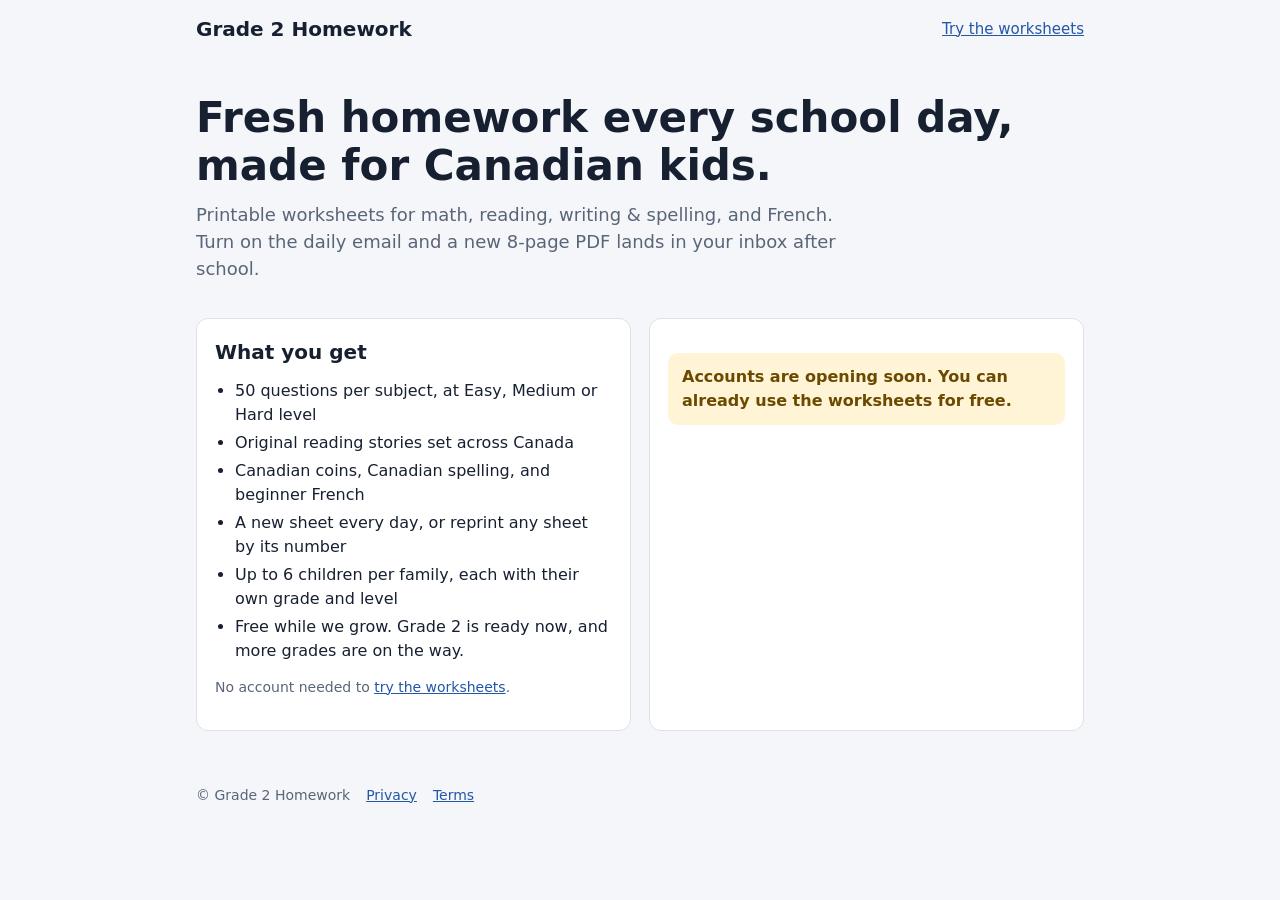
==== index.html @ 97f7e4bf "Update website" ====
<!doctype html>
<html lang="en">
<head>
<meta charset="utf-8">
<meta name="viewport" content="width=device-width, initial-scale=1">
<meta http-equiv="Content-Security-Policy" content="default-src 'none'; script-src 'self'; style-src 'self'; img-src 'self' data:; connect-src https://*.supabase.co; base-uri 'none'; form-action 'none'">
<meta name="referrer" content="no-referrer">
<meta name="description" content="Free printable homework for Canadian kids: math, reading, writing and French, plus an optional daily PDF by email.">
<title>Grade 2 Homework</title>
<link rel="stylesheet" href="assets/style.css">
</head>
<body data-page="home">
<div class="wrap">
  <header class="top">
    <a class="brand" href="index.html">Grade 2 Homework</a>
    <nav><a href="homework.html">Try the worksheets</a><a href="app.html" id="goApp" hidden>My account</a></nav>
  </header>

  <section class="hero">
    <h1>Fresh homework every school day, made for Canadian kids.</h1>
    <p>Printable worksheets for math, reading, writing &amp; spelling, and French. Turn on the daily email and a new 8-page PDF lands in your inbox after school.</p>
  </section>

  <div class="grid2">
    <div class="card">
      <h2>What you get</h2>
      <ul class="features">
        <li>50 questions per subject, at Easy, Medium or Hard level</li>
        <li>Original reading stories set across Canada</li>
        <li>Canadian coins, Canadian spelling, and beginner French</li>
        <li>A new sheet every day, or reprint any sheet by its number</li>
        <li>Up to 6 children per family, each with their own grade and level</li>
        <li>Free while we grow. Grade 2 is ready now, and more grades are on the way.</li>
      </ul>
      <p class="small muted">No account needed to <a href="homework.html">try the worksheets</a>.</p>
    </div>

    <div class="card">
      <p class="notice" id="notConfigured" hidden>Accounts are opening soon. You can already use the worksheets for free.</p>
      <div id="authBox">
        <div class="tabs">
          <button type="button" data-tab="signup">Sign up</button>
          <button type="button" data-tab="login" class="ghost">Log in</button>
        </div>
        <form id="signupForm" novalidate>
          <label>Email <input name="email" type="email" autocomplete="email" required maxlength="254"></label>
          <label>Password (8 or more characters) <input name="password" type="password" autocomplete="new-password" required minlength="8" maxlength="72"></label>
          <label>Password again <input name="password2" type="password" autocomplete="new-password" required minlength="8" maxlength="72"></label>
          <label class="check"><input name="agree" type="checkbox"> I agree to the <a href="terms.html">terms</a> and <a href="privacy.html">privacy policy</a>.</label>
          <button type="submit">Create free account</button>
        </form>
        <form id="loginForm" novalidate hidden>
          <label>Email <input name="email" type="email" autocomplete="email" required maxlength="254"></label>
          <label>Password <input name="password" type="password" autocomplete="current-password" required maxlength="72"></label>
          <button type="submit">Log in</button>
          <button type="button" class="ghost" data-tab="reset">Forgot password?</button>
        </form>
        <form id="resetForm" novalidate hidden>
          <label>Email <input name="email" type="email" autocomplete="email" required maxlength="254"></label>
          <button type="submit">Send reset link</button>
          <button type="button" class="ghost" data-tab="login">Back to log in</button>
        </form>
        <p class="msg" id="authMsg" role="status"></p>
      </div>
    </div>
  </div>

  <footer class="bottom">
    <span>© Grade 2 Homework</span><a href="privacy.html">Privacy</a><a href="terms.html">Terms</a><span data-contact></span>
  </footer>
</div>
<script src="config.js"></script>
<script src="assets/app.js"></script>
</body>
</html>
---- assets/style.css ----
:root {
  --bg: #f4f6f9; --panel: #fff; --ink: #172031; --soft: #5a6577; --line: #dde2ea;
  --accent: #2457a6; --accent-ink: #fff; --good: #1d7a46; --bad: #b42318; --warn-bg: #fff4d6; --warn-ink: #6b4a00;
  --radius: 12px;
}
@media (prefers-color-scheme: dark) {
  :root:not([data-theme="light"]) {
    --bg: #12161d; --panel: #1b212b; --ink: #e8ecf2; --soft: #a3adbd; --line: #2c3442;
    --accent: #7aa7ec; --accent-ink: #0e1420; --good: #5cc98b; --bad: #f2867c; --warn-bg: #3a2f12; --warn-ink: #f3d68b;
  }
}
* { box-sizing: border-box; }
html, body { margin: 0; }
body { background: var(--bg); color: var(--ink); font: 16px/1.5 system-ui, -apple-system, "Segoe UI", Roboto, Arial, sans-serif; }
a { color: var(--accent); }
.wrap { max-width: 920px; margin: 0 auto; padding: 0 16px; }
header.top { display: flex; align-items: center; gap: 12px; padding: 14px 0; flex-wrap: wrap; }
header.top .brand { font-weight: 800; font-size: 20px; text-decoration: none; color: var(--ink); }
header.top nav { margin-left: auto; display: flex; gap: 14px; flex-wrap: wrap; font-size: 15px; }
.hero { padding: 36px 0 12px; }
.hero h1 { font-size: clamp(28px, 5vw, 42px); line-height: 1.15; margin: 0 0 10px; }
.hero p { color: var(--soft); font-size: 18px; max-width: 640px; margin: 0; }
.grid2 { display: grid; grid-template-columns: repeat(auto-fit, minmax(280px, 1fr)); gap: 18px; margin: 24px 0; }
.card { background: var(--panel); border: 1px solid var(--line); border-radius: var(--radius); padding: 18px; }
.card h2 { margin: 0 0 12px; font-size: 20px; }
.card h3 { margin: 0 0 8px; font-size: 17px; }
.muted { color: var(--soft); }
.small { font-size: 14px; }
ul.features { padding-left: 20px; margin: 8px 0 0; }
ul.features li { margin: 4px 0; }
form { display: grid; gap: 10px; }
label { display: grid; gap: 4px; font-weight: 600; font-size: 14px; }
input, select { font: inherit; padding: 9px 10px; border: 1px solid var(--line); border-radius: 8px; background: var(--bg); color: var(--ink); width: 100%; }
input[type="checkbox"] { width: auto; }
.check { display: flex; align-items: center; gap: 8px; font-weight: 500; }
button, .btn { font: inherit; font-weight: 650; border: 1px solid var(--accent); background: var(--accent); color: var(--accent-ink);
  border-radius: 8px; padding: 9px 14px; cursor: pointer; text-decoration: none; display: inline-block; text-align: center; }
button.ghost, .btn.ghost { background: transparent; color: var(--accent); }
button.danger { background: transparent; color: var(--bad); border-color: var(--bad); }
button:disabled { opacity: .6; cursor: wait; }
.tabs { display: flex; gap: 6px; margin-bottom: 12px; }
.tabs button { flex: 1; }
.msg { margin: 0; font-weight: 600; min-height: 1.5em; }
.msg.ok { color: var(--good); }
.msg.err { color: var(--bad); }
.notice { background: var(--warn-bg); color: var(--warn-ink); border-radius: 10px; padding: 12px 14px; font-weight: 600; }
.child { border: 1px solid var(--line); border-radius: 10px; padding: 14px; display: grid; gap: 10px; }
.child-head { display: flex; align-items: center; gap: 10px; flex-wrap: wrap; }
.child-head strong { font-size: 18px; }
.row { display: flex; gap: 10px; flex-wrap: wrap; align-items: end; }
.row > * { flex: 1 1 140px; }
.row > button, .row > .btn { flex: 0 0 auto; }
.list { display: grid; gap: 12px; }
table { width: 100%; border-collapse: collapse; font-size: 14px; }
th, td { text-align: left; padding: 8px 6px; border-bottom: 1px solid var(--line); vertical-align: top; }
.table-wrap { overflow-x: auto; }
.stats { display: grid; grid-template-columns: repeat(auto-fit, minmax(140px, 1fr)); gap: 12px; margin-bottom: 16px; }
.stat { background: var(--bg); border-radius: 10px; padding: 12px; }
.stat b { display: block; font-size: 26px; }
footer.bottom { color: var(--soft); font-size: 14px; padding: 30px 0 40px; display: flex; gap: 16px; flex-wrap: wrap; }
.prose { max-width: 720px; }
.prose h2 { margin-top: 28px; }
[hidden] { display: none !important; }
.mt { margin-top: 16px; }
.mt2 { margin-top: 24px; }
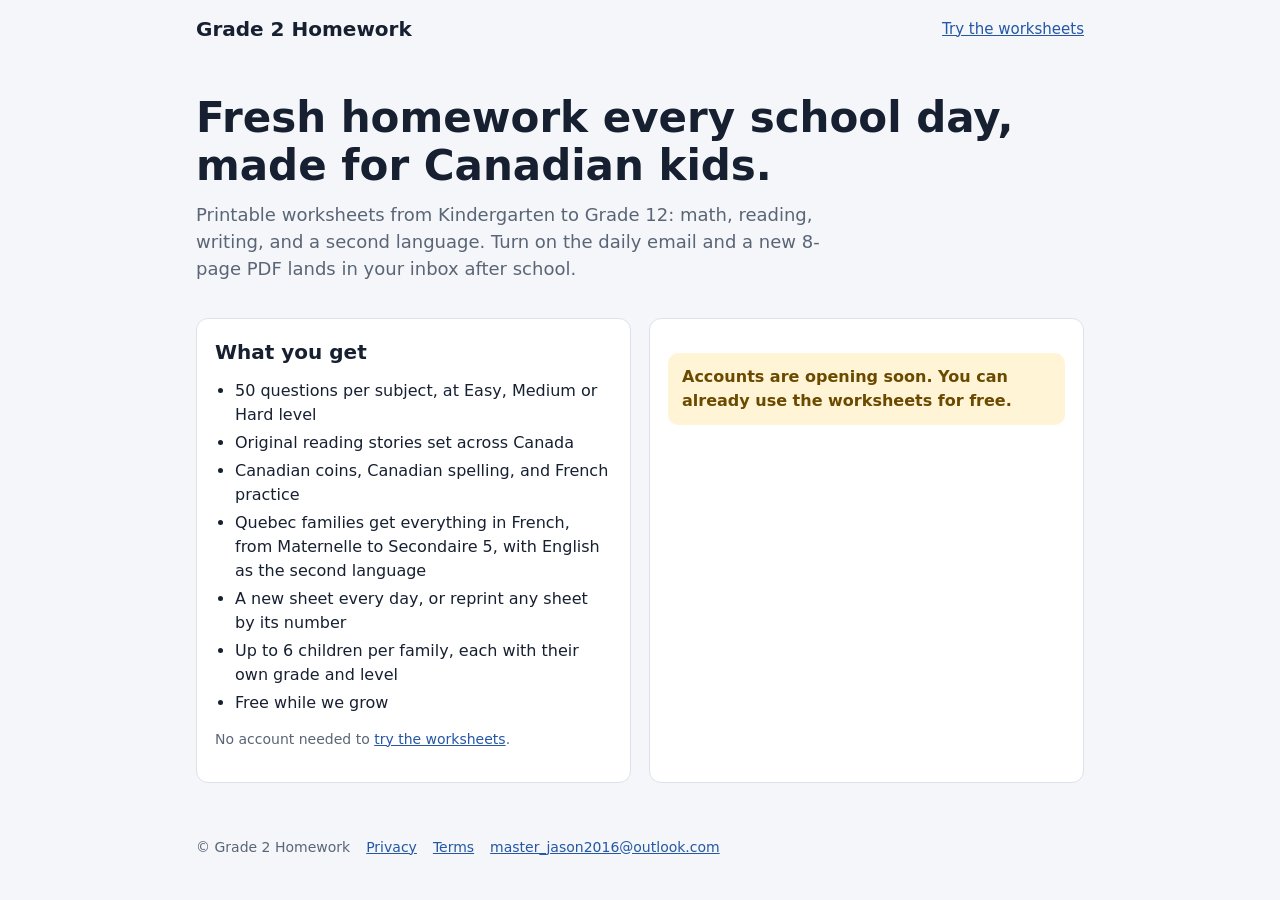
==== commit 5da31f19: "Update website" ====
--- a/index.html
+++ b/index.html
@@ -18,7 +18,7 @@
 
   <section class="hero">
     <h1>Fresh homework every school day, made for Canadian kids.</h1>
-    <p>Printable worksheets for math, reading, writing &amp; spelling, and French. Turn on the daily email and a new 8-page PDF lands in your inbox after school.</p>
+    <p>Printable worksheets from Kindergarten to Grade 12: math, reading, writing, and a second language. Turn on the daily email and a new 8-page PDF lands in your inbox after school.</p>
   </section>
 
   <div class="grid2">
@@ -27,10 +27,11 @@
       <ul class="features">
         <li>50 questions per subject, at Easy, Medium or Hard level</li>
         <li>Original reading stories set across Canada</li>
-        <li>Canadian coins, Canadian spelling, and beginner French</li>
+        <li>Canadian coins, Canadian spelling, and French practice</li>
+        <li>Quebec families get everything in French, from Maternelle to Secondaire 5, with English as the second language</li>
         <li>A new sheet every day, or reprint any sheet by its number</li>
         <li>Up to 6 children per family, each with their own grade and level</li>
-        <li>Free while we grow. Grade 2 is ready now, and more grades are on the way.</li>
+        <li>Free while we grow</li>
       </ul>
       <p class="small muted">No account needed to <a href="homework.html">try the worksheets</a>.</p>
     </div>
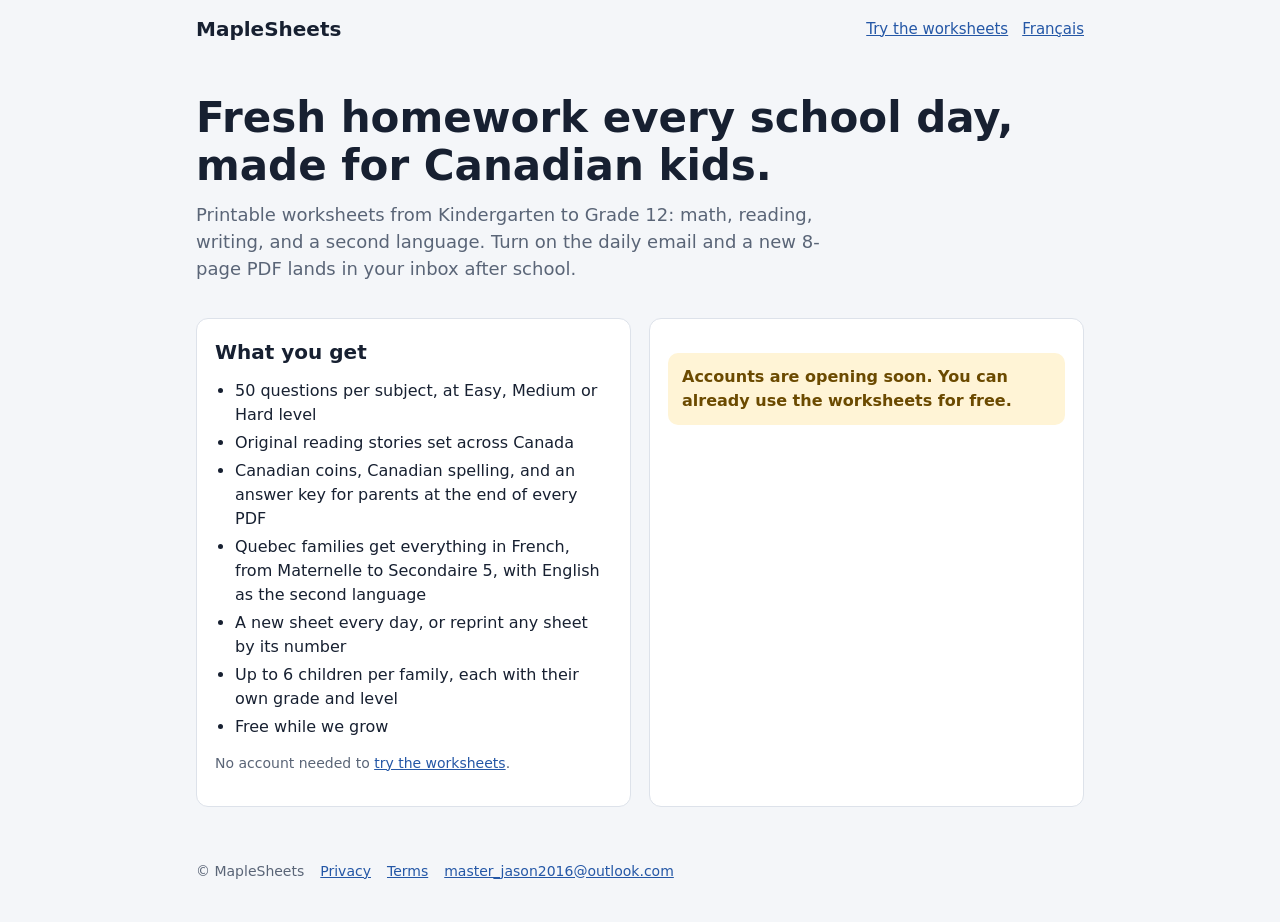
==== commit c615256e: "Update website" ====
--- a/index.html
+++ b/index.html
@@ -6,14 +6,14 @@
 <meta http-equiv="Content-Security-Policy" content="default-src 'none'; script-src 'self'; style-src 'self'; img-src 'self' data:; connect-src https://*.supabase.co; base-uri 'none'; form-action 'none'">
 <meta name="referrer" content="no-referrer">
 <meta name="description" content="Free printable homework for Canadian kids: math, reading, writing and French, plus an optional daily PDF by email.">
-<title>Grade 2 Homework</title>
+<title>MapleSheets</title>
 <link rel="stylesheet" href="assets/style.css">
 </head>
 <body data-page="home">
 <div class="wrap">
   <header class="top">
-    <a class="brand" href="index.html">Grade 2 Homework</a>
-    <nav><a href="homework.html">Try the worksheets</a><a href="app.html" id="goApp" hidden>My account</a></nav>
+    <a class="brand" href="index.html">MapleSheets</a>
+    <nav><a href="homework.html">Try the worksheets</a><a href="app.html" id="goApp" hidden>My account</a><a href="index-fr.html" lang="fr">Français</a></nav>
   </header>
 
   <section class="hero">
@@ -27,7 +27,7 @@
       <ul class="features">
         <li>50 questions per subject, at Easy, Medium or Hard level</li>
         <li>Original reading stories set across Canada</li>
-        <li>Canadian coins, Canadian spelling, and French practice</li>
+        <li>Canadian coins, Canadian spelling, and an answer key for parents at the end of every PDF</li>
         <li>Quebec families get everything in French, from Maternelle to Secondaire 5, with English as the second language</li>
         <li>A new sheet every day, or reprint any sheet by its number</li>
         <li>Up to 6 children per family, each with their own grade and level</li>
@@ -67,7 +67,7 @@
   </div>
 
   <footer class="bottom">
-    <span>© Grade 2 Homework</span><a href="privacy.html">Privacy</a><a href="terms.html">Terms</a><span data-contact></span>
+    <span>© MapleSheets</span><a href="privacy.html">Privacy</a><a href="terms.html">Terms</a><span data-contact></span>
   </footer>
 </div>
 <script src="config.js"></script>
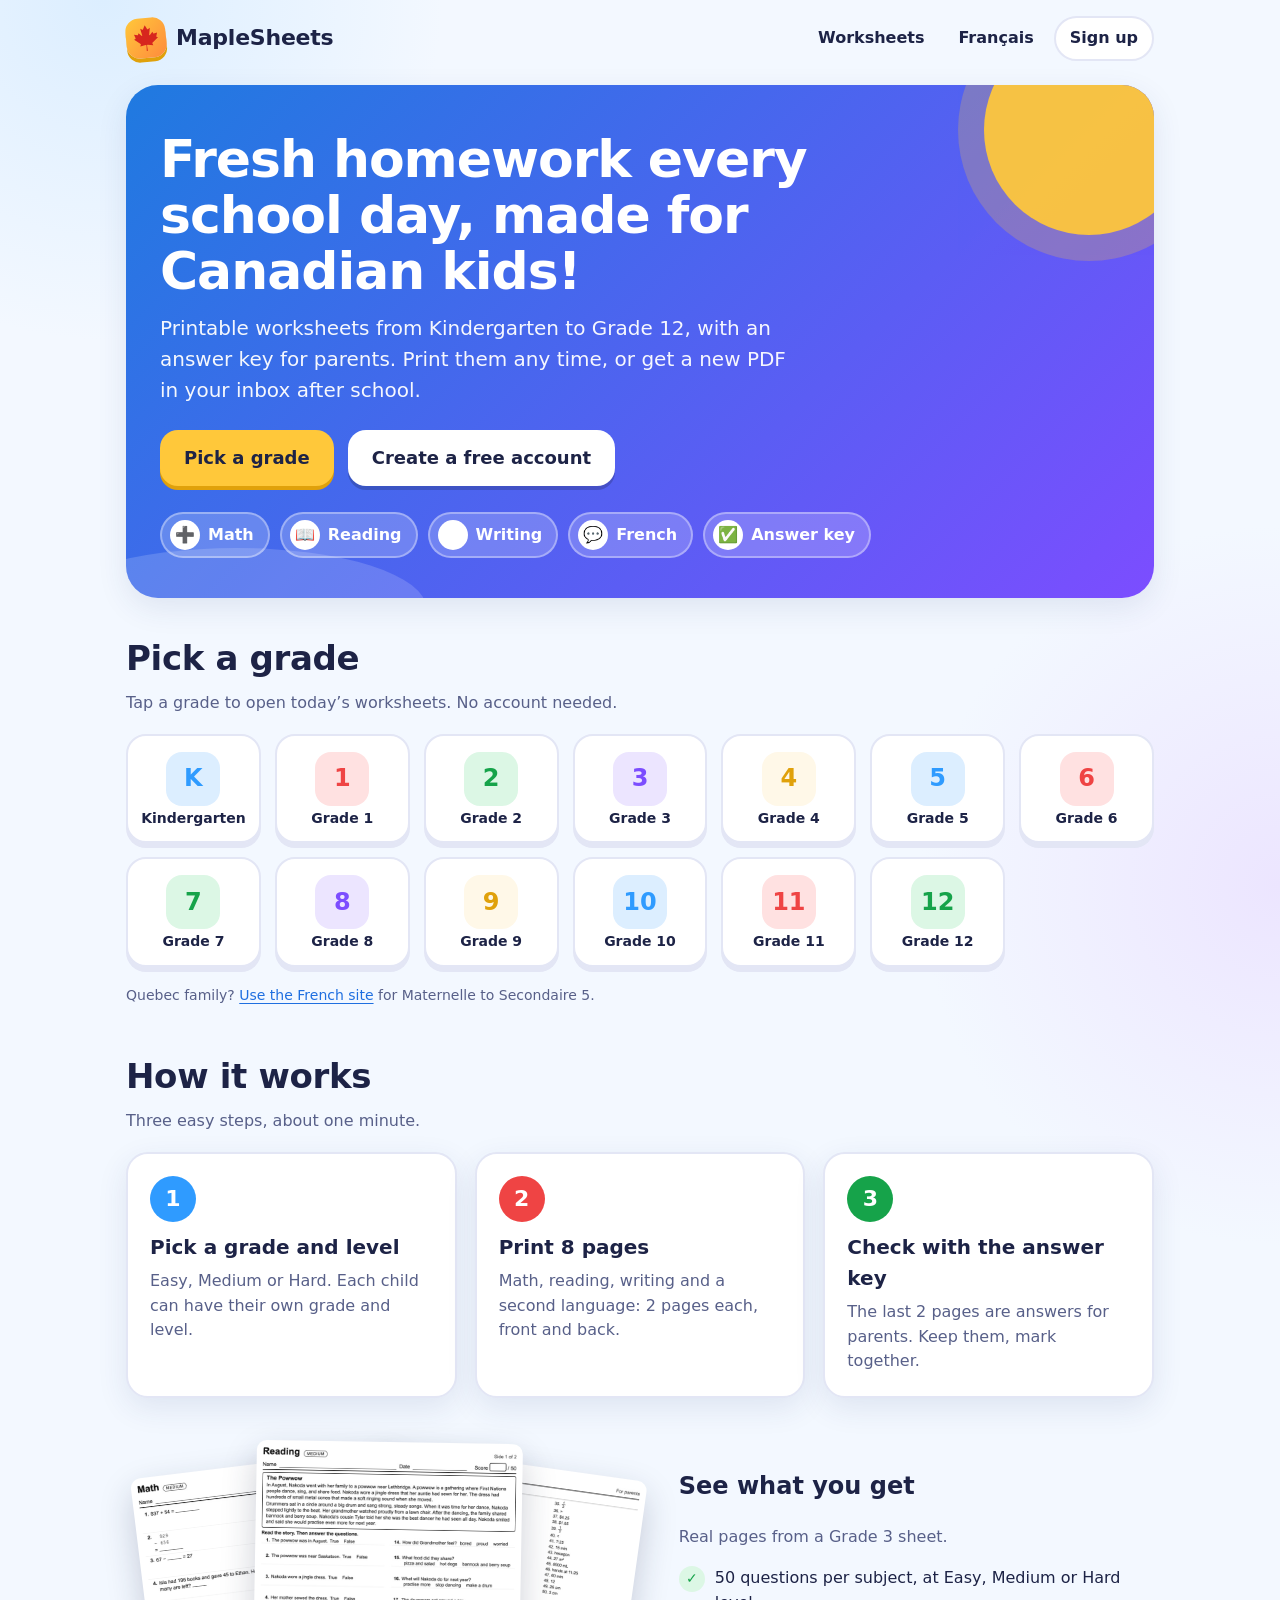
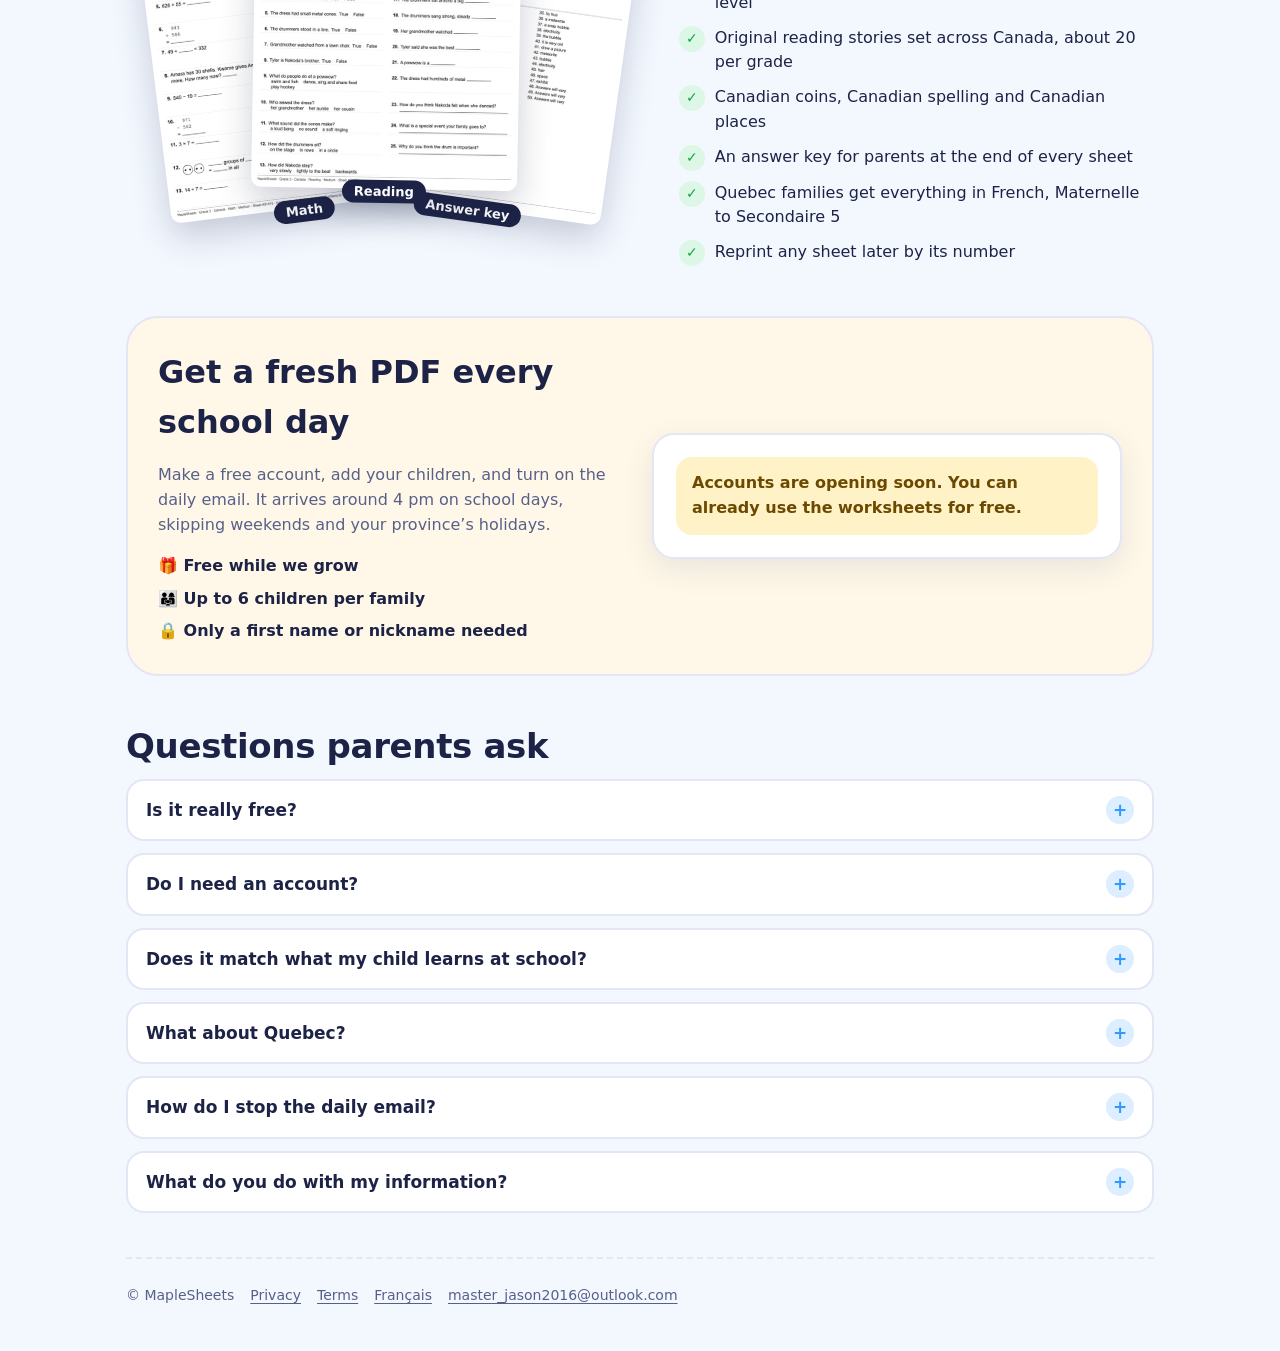
==== commit cad2c1c4: "Update website" ====
--- a/index.html
+++ b/index.html
@@ -5,37 +5,86 @@
 <meta name="viewport" content="width=device-width, initial-scale=1">
 <meta http-equiv="Content-Security-Policy" content="default-src 'none'; script-src 'self'; style-src 'self'; img-src 'self' data:; connect-src https://*.supabase.co; base-uri 'none'; form-action 'none'">
 <meta name="referrer" content="no-referrer">
-<meta name="description" content="Free printable homework for Canadian kids: math, reading, writing and French, plus an optional daily PDF by email.">
-<title>MapleSheets</title>
+<meta name="description" content="Free printable homework for Canadian kids: math, reading, writing and French, with an answer key, plus an optional daily PDF by email.">
+<meta name="theme-color" content="#5cc2ff">
+<title>MapleSheets · Free printable homework for Canadian kids</title>
 <link rel="stylesheet" href="assets/style.css">
 </head>
 <body data-page="home">
 <div class="wrap">
   <header class="top">
-    <a class="brand" href="index.html">MapleSheets</a>
-    <nav><a href="homework.html">Try the worksheets</a><a href="app.html" id="goApp" hidden>My account</a><a href="index-fr.html" lang="fr">Français</a></nav>
+    <a class="brand" href="index.html"><span class="logo" aria-hidden="true"><svg viewBox="-2015 -2015 4030 4030"><path d="m-90 2030 45-863a95 95 0 0 0-111-98l-859 151 116-320a65 65 0 0 0-20-73l-941-762 212-99a65 65 0 0 0 34-79l-186-572 542 115a65 65 0 0 0 73-38l105-247 423 454a65 65 0 0 0 111-57l-204-1052 327 189a65 65 0 0 0 91-27l332-652 332 652a65 65 0 0 0 91 27l327-189-204 1052a65 65 0 0 0 111 57l423-454 105 247a65 65 0 0 0 73 38l542-115-186 572a65 65 0 0 0 34 79l212 99-941 762a65 65 0 0 0-20 73l116 320-859-151a95 95 0 0 0-111 98l45 863z"/></svg></span><span>MapleSheets</span></a>
+    <nav><a href="homework.html">Worksheets</a><a href="app.html" id="goApp" hidden>My account</a><a href="index-fr.html" lang="fr">Français</a><a class="pill" href="#join">Sign up</a></nav>
   </header>
 
   <section class="hero">
-    <h1>Fresh homework every school day, made for Canadian kids.</h1>
-    <p>Printable worksheets from Kindergarten to Grade 12: math, reading, writing, and a second language. Turn on the daily email and a new 8-page PDF lands in your inbox after school.</p>
+    <h1>Fresh homework every school day, made for Canadian kids!</h1>
+    <p class="lead">Printable worksheets from Kindergarten to Grade 12, with an answer key for parents. Print them any time, or get a new PDF in your inbox after school.</p>
+    <div class="cta"><a class="btn big" href="#grades">Pick a grade</a><a class="btn big white" href="#join">Create a free account</a></div>
+    <ul class="bubbles"><li><span aria-hidden="true">➕</span>Math</li><li><span aria-hidden="true">📖</span>Reading</li><li><span aria-hidden="true">✏️</span>Writing</li><li><span aria-hidden="true">💬</span>French</li><li><span aria-hidden="true">✅</span>Answer key</li></ul>
   </section>
 
-  <div class="grid2">
-    <div class="card">
-      <h2>What you get</h2>
-      <ul class="features">
+  <section class="section" id="grades">
+    <div class="section-head"><h2>Pick a grade</h2><p>Tap a grade to open today’s worksheets. No account needed.</p></div>
+    <div class="tiles">
+      <a class="tile" href="homework.html?grade=0"><b>K</b><span>Kindergarten</span></a>
+      <a class="tile" href="homework.html?grade=1"><b>1</b><span>Grade 1</span></a>
+      <a class="tile" href="homework.html?grade=2"><b>2</b><span>Grade 2</span></a>
+      <a class="tile" href="homework.html?grade=3"><b>3</b><span>Grade 3</span></a>
+      <a class="tile" href="homework.html?grade=4"><b>4</b><span>Grade 4</span></a>
+      <a class="tile" href="homework.html?grade=5"><b>5</b><span>Grade 5</span></a>
+      <a class="tile" href="homework.html?grade=6"><b>6</b><span>Grade 6</span></a>
+      <a class="tile" href="homework.html?grade=7"><b>7</b><span>Grade 7</span></a>
+      <a class="tile" href="homework.html?grade=8"><b>8</b><span>Grade 8</span></a>
+      <a class="tile" href="homework.html?grade=9"><b>9</b><span>Grade 9</span></a>
+      <a class="tile" href="homework.html?grade=10"><b>10</b><span>Grade 10</span></a>
+      <a class="tile" href="homework.html?grade=11"><b>11</b><span>Grade 11</span></a>
+      <a class="tile" href="homework.html?grade=12"><b>12</b><span>Grade 12</span></a>
+    </div>
+    <p class="small muted mt">Quebec family? <a href="index-fr.html">Use the French site</a> for Maternelle to Secondaire 5.</p>
+  </section>
+
+  <section class="section">
+    <div class="section-head"><h2>How it works</h2><p>Three easy steps, about one minute.</p></div>
+    <div class="steps">
+      <div class="step"><div class="step-n" aria-hidden="true">1</div><h3>Pick a grade and level</h3><p>Easy, Medium or Hard. Each child can have their own grade and level.</p></div>
+      <div class="step"><div class="step-n" aria-hidden="true">2</div><h3>Print 8 pages</h3><p>Math, reading, writing and a second language: 2 pages each, front and back.</p></div>
+      <div class="step"><div class="step-n" aria-hidden="true">3</div><h3>Check with the answer key</h3><p>The last 2 pages are answers for parents. Keep them, mark together.</p></div>
+    </div>
+  </section>
+
+  <section class="section">
+    <div class="samples">
+      <div class="fan">
+        <figure><img src="assets/img/sample-math.jpg" width="682" height="900" alt="Sample Math page" loading="lazy"><figcaption>Math</figcaption></figure>
+        <figure><img src="assets/img/sample-reading.jpg" width="682" height="900" alt="Sample Reading page" loading="lazy"><figcaption>Reading</figcaption></figure>
+        <figure><img src="assets/img/sample-key.jpg" width="682" height="900" alt="Sample Answer key page" loading="lazy"><figcaption>Answer key</figcaption></figure>
+      </div>
+      <div>
+        <h2>See what you get</h2>
+        <p class="muted">Real pages from a Grade 3 sheet.</p>
+        <ul class="features">
         <li>50 questions per subject, at Easy, Medium or Hard level</li>
-        <li>Original reading stories set across Canada</li>
-        <li>Canadian coins, Canadian spelling, and an answer key for parents at the end of every PDF</li>
-        <li>Quebec families get everything in French, from Maternelle to Secondaire 5, with English as the second language</li>
-        <li>A new sheet every day, or reprint any sheet by its number</li>
-        <li>Up to 6 children per family, each with their own grade and level</li>
-        <li>Free while we grow</li>
+        <li>Original reading stories set across Canada, about 20 per grade</li>
+        <li>Canadian coins, Canadian spelling and Canadian places</li>
+        <li>An answer key for parents at the end of every sheet</li>
+        <li>Quebec families get everything in French, Maternelle to Secondaire 5</li>
+        <li>Reprint any sheet later by its number</li>
+        </ul>
+      </div>
+    </div>
+  </section>
+
+  <section class="section join" id="join">
+    <div>
+      <h2>Get a fresh PDF every school day</h2>
+      <p class="muted">Make a free account, add your children, and turn on the daily email. It arrives around 4 pm on school days, skipping weekends and your province’s holidays.</p>
+      <ul class="perks">
+        <li>🎁 Free while we grow</li>
+        <li>👨‍👩‍👧 Up to 6 children per family</li>
+        <li>🔒 Only a first name or nickname needed</li>
       </ul>
-      <p class="small muted">No account needed to <a href="homework.html">try the worksheets</a>.</p>
     </div>
-
     <div class="card">
       <p class="notice" id="notConfigured" hidden>Accounts are opening soon. You can already use the worksheets for free.</p>
       <div id="authBox">
@@ -47,7 +96,7 @@
           <label>Email <input name="email" type="email" autocomplete="email" required maxlength="254"></label>
           <label>Password (8 or more characters) <input name="password" type="password" autocomplete="new-password" required minlength="8" maxlength="72"></label>
           <label>Password again <input name="password2" type="password" autocomplete="new-password" required minlength="8" maxlength="72"></label>
-          <label class="check"><input name="agree" type="checkbox"> I agree to the <a href="terms.html">terms</a> and <a href="privacy.html">privacy policy</a>.</label>
+          <label class="check"><input name="agree" type="checkbox"> <span>I agree to the <a href="terms.html">terms</a> and <a href="privacy.html">privacy policy</a>.</span></label>
           <button type="submit">Create free account</button>
         </form>
         <form id="loginForm" novalidate hidden>
@@ -61,13 +110,30 @@
           <button type="submit">Send reset link</button>
           <button type="button" class="ghost" data-tab="login">Back to log in</button>
         </form>
+        <form id="newPassForm" novalidate hidden>
+          <label>New password (8 or more characters) <input name="password" type="password" autocomplete="new-password" required minlength="8" maxlength="72"></label>
+          <label>New password again <input name="password2" type="password" autocomplete="new-password" required minlength="8" maxlength="72"></label>
+          <button type="submit">Save new password</button>
+        </form>
         <p class="msg" id="authMsg" role="status"></p>
       </div>
     </div>
-  </div>
+  </section>
+
+  <section class="section">
+    <h2>Questions parents ask</h2>
+    <div class="faq">
+    <details><summary>Is it really free?</summary><p>Yes. The worksheets and the daily email are free while we grow. No credit card, ever.</p></details>
+    <details><summary>Do I need an account?</summary><p>No. Anyone can print worksheets for any grade. An account is only for the daily email and to save each child’s grade and level.</p></details>
+    <details><summary>Does it match what my child learns at school?</summary><p>The questions follow what Canadian children usually learn in each grade: numbers, operations, fractions, measurement, money, reading, grammar and spelling, and the second language.</p></details>
+    <details><summary>What about Quebec?</summary><p>Quebec families get everything in French, from Maternelle to Secondaire 5, with English as the second language. Quebec holidays are skipped for the daily email.</p></details>
+    <details><summary>How do I stop the daily email?</summary><p>Untick it in My account at any time. You can also delete your account, which removes everything.</p></details>
+    <details><summary>What do you do with my information?</summary><p>We only keep your email, your province, and each child’s first name or nickname, grade and level. Nothing is sold or shared. <a href="privacy.html">Read the privacy policy</a>.</p></details>
+    </div>
+  </section>
 
   <footer class="bottom">
-    <span>© MapleSheets</span><a href="privacy.html">Privacy</a><a href="terms.html">Terms</a><span data-contact></span>
+    <span>© MapleSheets</span><a href="privacy.html">Privacy</a><a href="terms.html">Terms</a><a href="index-fr.html" lang="fr">Français</a><span data-contact></span>
   </footer>
 </div>
 <script src="config.js"></script>
--- a/assets/style.css
+++ b/assets/style.css
@@ -1,65 +1,228 @@
+/* MapleSheets website — bright & playful. Light by default, dark when the device is in dark mode. */
 :root {
-  --bg: #f4f6f9; --panel: #fff; --ink: #172031; --soft: #5a6577; --line: #dde2ea;
-  --accent: #2457a6; --accent-ink: #fff; --good: #1d7a46; --bad: #b42318; --warn-bg: #fff4d6; --warn-ink: #6b4a00;
-  --radius: 12px;
+  --bg: #f3f8ff; --bg2: #fff8e8; --panel: #fff; --ink: #1d2346; --soft: #586089; --line: #e3e6f5;
+  --sky: #2f9bff; --sky-soft: #dceeff; --sun: #ffc83a; --sun-deep: #e0a10b; --maple: #ef4444; --maple-soft: #ffe1e1;
+  --leaf: #16a34a; --leaf-soft: #dcf7e5; --grape: #7c4dff; --grape-soft: #ece5ff; --pink: #ec4899;
+  --accent: #1f6fe0; --btn-ink: #1d2346; --good: #15803d; --bad: #c81e1e; --warn-bg: #fff2c7; --warn-ink: #6b4a00;
+  --shadow: 0 10px 30px rgba(36, 54, 120, .10); --radius: 22px;
+  --hero-a: #1f7ae0; --hero-b: #7c4dff; --hero-ink: #fff;
+  --round: ui-rounded, "SF Pro Rounded", "Arial Rounded MT Bold", "Nunito", "Quicksand", system-ui, -apple-system, "Segoe UI", Roboto, Arial, sans-serif;
+  color-scheme: light;
 }
 @media (prefers-color-scheme: dark) {
   :root:not([data-theme="light"]) {
-    --bg: #12161d; --panel: #1b212b; --ink: #e8ecf2; --soft: #a3adbd; --line: #2c3442;
-    --accent: #7aa7ec; --accent-ink: #0e1420; --good: #5cc98b; --bad: #f2867c; --warn-bg: #3a2f12; --warn-ink: #f3d68b;
+    --bg: #11152e; --bg2: #171b3a; --panel: #1c2147; --ink: #eef0ff; --soft: #aab1da; --line: #2d3466;
+    --sky: #5db4ff; --sky-soft: #1d2c58; --sun: #ffd25c; --sun-deep: #c99412; --maple: #ff6b6b; --maple-soft: #3a1f33;
+    --leaf: #4ade80; --leaf-soft: #173a2e; --grape: #a78bfa; --grape-soft: #2a2355; --pink: #f472b6;
+    --accent: #8cc4ff; --btn-ink: #1d2346; --good: #5fdb8f; --bad: #ff8a80; --warn-bg: #3a3014; --warn-ink: #f6dc8f;
+    --shadow: 0 10px 30px rgba(0, 0, 0, .35);
+    --hero-a: #2463b8; --hero-b: #5a3fc4; --hero-ink: #fff;
+    color-scheme: dark;
   }
 }
+:root[data-theme="dark"] {
+  --bg: #11152e; --bg2: #171b3a; --panel: #1c2147; --ink: #eef0ff; --soft: #aab1da; --line: #2d3466;
+  --sky: #5db4ff; --sky-soft: #1d2c58; --sun: #ffd25c; --sun-deep: #c99412; --maple: #ff6b6b; --maple-soft: #3a1f33;
+  --leaf: #4ade80; --leaf-soft: #173a2e; --grape: #a78bfa; --grape-soft: #2a2355; --pink: #f472b6;
+  --accent: #8cc4ff; --good: #5fdb8f; --bad: #ff8a80; --warn-bg: #3a3014; --warn-ink: #f6dc8f;
+  --shadow: 0 10px 30px rgba(0, 0, 0, .35); --hero-a: #2463b8; --hero-b: #5a3fc4; color-scheme: dark;
+}
+
 * { box-sizing: border-box; }
 html, body { margin: 0; }
-body { background: var(--bg); color: var(--ink); font: 16px/1.5 system-ui, -apple-system, "Segoe UI", Roboto, Arial, sans-serif; }
-a { color: var(--accent); }
-.wrap { max-width: 920px; margin: 0 auto; padding: 0 16px; }
-header.top { display: flex; align-items: center; gap: 12px; padding: 14px 0; flex-wrap: wrap; }
-header.top .brand { font-weight: 800; font-size: 20px; text-decoration: none; color: var(--ink); }
-header.top nav { margin-left: auto; display: flex; gap: 14px; flex-wrap: wrap; font-size: 15px; }
-.hero { padding: 36px 0 12px; }
-.hero h1 { font-size: clamp(28px, 5vw, 42px); line-height: 1.15; margin: 0 0 10px; }
-.hero p { color: var(--soft); font-size: 18px; max-width: 640px; margin: 0; }
-.grid2 { display: grid; grid-template-columns: repeat(auto-fit, minmax(280px, 1fr)); gap: 18px; margin: 24px 0; }
-.card { background: var(--panel); border: 1px solid var(--line); border-radius: var(--radius); padding: 18px; }
-.card h2 { margin: 0 0 12px; font-size: 20px; }
-.card h3 { margin: 0 0 8px; font-size: 17px; }
+html { scroll-behavior: smooth; }
+body {
+  background: var(--bg); color: var(--ink);
+  font: 16px/1.55 system-ui, -apple-system, "Segoe UI", Roboto, Arial, sans-serif;
+  background-image: radial-gradient(circle at 8% 0%, var(--sky-soft) 0, transparent 340px),
+                    radial-gradient(circle at 100% 30%, var(--grape-soft) 0, transparent 360px);
+  background-repeat: no-repeat;
+}
+h1, h2, h3, .brand, button, .btn, .tile b, .step-n, summary { font-family: var(--round); }
+a { color: var(--accent); text-underline-offset: 3px; }
+:focus-visible { outline: 3px solid var(--sky); outline-offset: 2px; border-radius: 8px; }
+.wrap { max-width: 1060px; margin: 0 auto; padding: 0 16px; }
+.sr-only { position: absolute; width: 1px; height: 1px; overflow: hidden; clip: rect(0 0 0 0); white-space: nowrap; }
+
+/* ---------- header ---------- */
+header.top { display: flex; align-items: center; gap: 12px; padding: 16px 0; flex-wrap: wrap; }
+.brand { display: inline-flex; align-items: center; gap: 10px; font-weight: 800; font-size: 22px; text-decoration: none; color: var(--ink); letter-spacing: -.01em; }
+.logo { width: 40px; height: 40px; border-radius: 13px; display: grid; place-items: center; flex: 0 0 auto;
+  background: linear-gradient(135deg, var(--sun), #ff8a3d); box-shadow: 0 4px 0 var(--sun-deep); transform: rotate(-6deg); }
+.logo svg { width: 26px; height: 26px; fill: #d7261e; }
+header.top nav { margin-left: auto; display: flex; gap: 6px; flex-wrap: wrap; align-items: center; }
+header.top nav a { text-decoration: none; color: var(--ink); font-weight: 650; padding: 8px 14px; border-radius: 999px; }
+header.top nav a:hover { background: var(--sky-soft); }
+header.top nav a.pill { background: var(--panel); border: 2px solid var(--line); }
+
+/* ---------- buttons ---------- */
+button, .btn {
+  font-size: 16px; font-weight: 800; border: 0; border-radius: 14px; padding: 11px 18px; cursor: pointer;
+  text-decoration: none; display: inline-flex; align-items: center; justify-content: center; gap: 8px; text-align: center;
+  background: var(--sun); color: var(--btn-ink); box-shadow: 0 4px 0 var(--sun-deep);
+  transition: transform .08s ease, box-shadow .08s ease, filter .15s ease;
+}
+button:hover, .btn:hover { filter: brightness(1.04); }
+button:active, .btn:active { transform: translateY(3px); box-shadow: 0 1px 0 var(--sun-deep); }
+button.ghost, .btn.ghost { background: var(--panel); color: var(--ink); box-shadow: 0 0 0 2px var(--line) inset, 0 4px 0 var(--line); }
+button.ghost:active, .btn.ghost:active { box-shadow: 0 0 0 2px var(--line) inset, 0 1px 0 var(--line); }
+button.danger { background: var(--panel); color: var(--bad); box-shadow: 0 0 0 2px var(--bad) inset; }
+button.danger:active { transform: none; }
+.btn.big { font-size: 18px; padding: 14px 24px; border-radius: 18px; }
+.btn.white { background: #fff; color: #1d2346; box-shadow: 0 4px 0 rgba(0, 0, 0, .18); }
+button:disabled { opacity: .6; cursor: wait; transform: none; }
+
+/* ---------- hero ---------- */
+.hero {
+  position: relative; overflow: hidden; margin: 8px 0 34px; padding: 46px 34px 40px; border-radius: 32px;
+  background: linear-gradient(135deg, var(--hero-a), var(--hero-b)); color: var(--hero-ink); box-shadow: var(--shadow);
+}
+.hero::before, .hero::after { content: ""; position: absolute; border-radius: 50%; pointer-events: none; }
+.hero::before { width: 210px; height: 210px; right: -40px; top: -60px; background: var(--sun); opacity: .95; box-shadow: 0 0 0 26px rgba(255, 200, 58, .25); }
+.hero::after { width: 380px; height: 120px; left: -80px; bottom: -70px; background: rgba(255, 255, 255, .16); }
+.hero > * { position: relative; z-index: 1; }
+.hero h1 { font-size: clamp(30px, 5.4vw, 52px); line-height: 1.08; margin: 0 0 14px; max-width: 760px; letter-spacing: -.02em; }
+.hero p.lead { font-size: clamp(17px, 2.2vw, 20px); max-width: 640px; margin: 0 0 24px; opacity: .95; }
+.hero .cta { display: flex; gap: 14px; flex-wrap: wrap; }
+.bubbles { display: flex; flex-wrap: wrap; gap: 10px; margin: 26px 0 0; padding: 0; list-style: none; }
+.bubbles li { background: rgba(255, 255, 255, .2); border: 2px solid rgba(255, 255, 255, .35); border-radius: 999px; padding: 6px 14px 6px 8px;
+  font-weight: 700; display: inline-flex; align-items: center; gap: 8px; }
+.bubbles li span { width: 30px; height: 30px; display: grid; place-items: center; border-radius: 50%; background: #fff; font-size: 16px; }
+
+/* ---------- sections ---------- */
+.section { margin: 0 0 44px; }
+.section > h2, .section-head h2 { font-size: clamp(24px, 3.6vw, 34px); margin: 0 0 6px; letter-spacing: -.01em; }
+.section-head p, .section > p.sub { margin: 0 0 18px; color: var(--soft); }
+.grid2 { display: grid; grid-template-columns: repeat(auto-fit, minmax(300px, 1fr)); gap: 20px; margin: 20px 0; align-items: start; }
+.card { background: var(--panel); border: 2px solid var(--line); border-radius: var(--radius); padding: 22px; box-shadow: var(--shadow); }
+.card h2 { margin: 0 0 12px; font-size: 22px; }
+.card h3 { margin: 0 0 8px; font-size: 18px; }
 .muted { color: var(--soft); }
 .small { font-size: 14px; }
-ul.features { padding-left: 20px; margin: 8px 0 0; }
-ul.features li { margin: 4px 0; }
-form { display: grid; gap: 10px; }
-label { display: grid; gap: 4px; font-weight: 600; font-size: 14px; }
-input, select { font: inherit; padding: 9px 10px; border: 1px solid var(--line); border-radius: 8px; background: var(--bg); color: var(--ink); width: 100%; }
-input[type="checkbox"] { width: auto; }
-.check { display: flex; align-items: center; gap: 8px; font-weight: 500; }
-button, .btn { font: inherit; font-weight: 650; border: 1px solid var(--accent); background: var(--accent); color: var(--accent-ink);
-  border-radius: 8px; padding: 9px 14px; cursor: pointer; text-decoration: none; display: inline-block; text-align: center; }
-button.ghost, .btn.ghost { background: transparent; color: var(--accent); }
-button.danger { background: transparent; color: var(--bad); border-color: var(--bad); }
-button:disabled { opacity: .6; cursor: wait; }
-.tabs { display: flex; gap: 6px; margin-bottom: 12px; }
-.tabs button { flex: 1; }
-.msg { margin: 0; font-weight: 600; min-height: 1.5em; }
+
+/* grade tiles */
+.tiles { display: grid; grid-template-columns: repeat(auto-fill, minmax(118px, 1fr)); gap: 14px; }
+.tile {
+  --c: var(--sky); --cs: var(--sky-soft);
+  display: grid; gap: 4px; justify-items: center; text-align: center; text-decoration: none; color: var(--ink);
+  background: var(--panel); border: 2px solid var(--line); border-radius: 20px; padding: 16px 8px 14px;
+  box-shadow: 0 5px 0 var(--line); transition: transform .12s ease, box-shadow .12s ease, border-color .12s ease;
+}
+.tile b { width: 54px; height: 54px; border-radius: 16px; display: grid; place-items: center; font-size: 24px; font-weight: 900;
+  background: var(--cs); color: var(--c); }
+.tile span { font-weight: 700; font-size: 14px; line-height: 1.25; }
+.tile:hover { transform: translateY(-4px) rotate(-1deg); border-color: var(--c); box-shadow: 0 9px 0 var(--c); }
+.tile:nth-child(5n+2) { --c: var(--maple); --cs: var(--maple-soft); }
+.tile:nth-child(5n+3) { --c: var(--leaf); --cs: var(--leaf-soft); }
+.tile:nth-child(5n+4) { --c: var(--grape); --cs: var(--grape-soft); }
+.tile:nth-child(5n+5) { --c: var(--sun-deep); --cs: var(--bg2); }
+
+/* how it works */
+.steps { display: grid; grid-template-columns: repeat(auto-fit, minmax(230px, 1fr)); gap: 18px; counter-reset: step; }
+.step { background: var(--panel); border: 2px solid var(--line); border-radius: var(--radius); padding: 22px; box-shadow: var(--shadow); }
+.step-n { width: 46px; height: 46px; border-radius: 50%; display: grid; place-items: center; font-weight: 900; font-size: 22px; color: #fff; background: var(--sky); margin-bottom: 10px; }
+.step:nth-child(2) .step-n { background: var(--maple); }
+.step:nth-child(3) .step-n { background: var(--leaf); }
+.step h3 { margin: 0 0 6px; font-size: 20px; }
+.step p { margin: 0; color: var(--soft); }
+
+/* sample pages */
+.samples { display: grid; grid-template-columns: minmax(0, 1.1fr) minmax(0, 1fr); gap: 30px; align-items: center; }
+.fan { position: relative; height: 430px; margin: 0 24px; }
+.fan figure { position: absolute; margin: 0; width: 56%; top: 20px; background: #fff; border-radius: 10px; padding: 6px;
+  box-shadow: 0 14px 34px rgba(29, 35, 70, .22); transition: transform .2s ease; }
+.fan figure img { display: block; width: 100%; height: auto; border-radius: 4px; }
+.fan figcaption { position: absolute; left: 50%; bottom: -14px; transform: translateX(-50%); white-space: nowrap; font: 800 13px var(--round);
+  background: var(--ink); color: var(--panel); padding: 4px 12px; border-radius: 999px; }
+.fan figure:nth-child(1) { left: 0; transform: rotate(-7deg); }
+.fan figure:nth-child(2) { left: 22%; top: 0; transform: rotate(1deg); z-index: 2; }
+.fan figure:nth-child(3) { left: 44%; transform: rotate(8deg); }
+.fan figure:hover { transform: rotate(0) scale(1.04); z-index: 3; }
+ul.features { list-style: none; padding: 0; margin: 0; display: grid; gap: 10px; }
+ul.features li { display: flex; gap: 10px; align-items: flex-start; }
+ul.features li::before { content: "✓"; flex: 0 0 26px; height: 26px; border-radius: 50%; display: grid; place-items: center; font-weight: 900; font-size: 14px;
+  background: var(--leaf-soft); color: var(--leaf); }
+
+/* join (sign up) */
+.join { display: grid; grid-template-columns: minmax(0, 1fr) minmax(0, 1fr); gap: 24px; align-items: center;
+  background: var(--bg2); border: 2px solid var(--line); border-radius: 32px; padding: 30px; }
+.join h2 { font-size: clamp(24px, 3.4vw, 32px); margin: 0 0 10px; }
+.join .perks { list-style: none; padding: 0; margin: 14px 0 0; display: grid; gap: 8px; font-weight: 650; }
+
+/* FAQ */
+.faq { display: grid; gap: 12px; }
+.faq details { background: var(--panel); border: 2px solid var(--line); border-radius: 18px; padding: 0 18px; }
+.faq summary { cursor: pointer; list-style: none; font-weight: 800; font-size: 17px; padding: 16px 30px 16px 0; position: relative; }
+.faq summary::-webkit-details-marker { display: none; }
+.faq summary::after { content: "+"; position: absolute; right: 0; top: 50%; transform: translateY(-50%); width: 28px; height: 28px; border-radius: 50%;
+  display: grid; place-items: center; background: var(--sky-soft); color: var(--sky); font-weight: 900; }
+.faq details[open] summary::after { content: "–"; }
+.faq details p { margin: 0 0 16px; color: var(--soft); }
+
+/* ---------- forms ---------- */
+form { display: grid; gap: 12px; }
+label { display: grid; gap: 5px; font-weight: 700; font-size: 14px; }
+input, select { font: inherit; padding: 11px 13px; border: 2px solid var(--line); border-radius: 12px; background: var(--bg); color: var(--ink); width: 100%; }
+input:focus, select:focus { border-color: var(--sky); outline: none; box-shadow: 0 0 0 4px var(--sky-soft); }
+input[type="checkbox"] { width: 20px; height: 20px; accent-color: var(--leaf); }
+.check { display: flex; align-items: center; gap: 10px; font-weight: 600; }
+.tabs { display: flex; gap: 6px; margin-bottom: 14px; padding: 5px; background: var(--bg); border-radius: 16px; }
+.tabs button { flex: 1; box-shadow: none; border-radius: 12px; }
+.tabs button.ghost { background: transparent; box-shadow: none; color: var(--soft); }
+.tabs button:active { transform: none; }
+.msg { margin: 0; font-weight: 700; min-height: 1.5em; }
 .msg.ok { color: var(--good); }
 .msg.err { color: var(--bad); }
-.notice { background: var(--warn-bg); color: var(--warn-ink); border-radius: 10px; padding: 12px 14px; font-weight: 600; }
-.child { border: 1px solid var(--line); border-radius: 10px; padding: 14px; display: grid; gap: 10px; }
+.notice { background: var(--warn-bg); color: var(--warn-ink); border-radius: 16px; padding: 14px 16px; font-weight: 700; margin: 0; }
+
+/* ---------- account page ---------- */
+.page-title { display: flex; align-items: center; gap: 14px; flex-wrap: wrap; margin: 6px 0 4px; }
+.page-title h1 { font-size: clamp(26px, 4vw, 38px); margin: 0; letter-spacing: -.01em; }
+.child { border: 2px solid var(--line); border-radius: 18px; padding: 16px; display: grid; gap: 12px; background: var(--bg); position: relative; }
+.child::before { content: ""; position: absolute; left: -2px; top: 16px; bottom: 16px; width: 6px; border-radius: 0 6px 6px 0; background: var(--sky); }
+.child:nth-child(4n+2)::before { background: var(--maple); }
+.child:nth-child(4n+3)::before { background: var(--leaf); }
+.child:nth-child(4n+4)::before { background: var(--grape); }
 .child-head { display: flex; align-items: center; gap: 10px; flex-wrap: wrap; }
-.child-head strong { font-size: 18px; }
+.child-head strong { font: 900 20px var(--round); }
 .row { display: flex; gap: 10px; flex-wrap: wrap; align-items: end; }
 .row > * { flex: 1 1 140px; }
 .row > button, .row > .btn { flex: 0 0 auto; }
 .list { display: grid; gap: 12px; }
 table { width: 100%; border-collapse: collapse; font-size: 14px; }
-th, td { text-align: left; padding: 8px 6px; border-bottom: 1px solid var(--line); vertical-align: top; }
+th, td { text-align: left; padding: 9px 8px; border-bottom: 2px solid var(--line); vertical-align: top; }
+th { font-family: var(--round); color: var(--soft); }
 .table-wrap { overflow-x: auto; }
-.stats { display: grid; grid-template-columns: repeat(auto-fit, minmax(140px, 1fr)); gap: 12px; margin-bottom: 16px; }
-.stat { background: var(--bg); border-radius: 10px; padding: 12px; }
-.stat b { display: block; font-size: 26px; }
-footer.bottom { color: var(--soft); font-size: 14px; padding: 30px 0 40px; display: flex; gap: 16px; flex-wrap: wrap; }
-.prose { max-width: 720px; }
-.prose h2 { margin-top: 28px; }
+.stats { display: grid; grid-template-columns: repeat(auto-fit, minmax(150px, 1fr)); gap: 12px; margin-bottom: 16px; }
+.stat { background: var(--sky-soft); border-radius: 18px; padding: 14px; font-weight: 700; }
+.stat:nth-child(2) { background: var(--maple-soft); }
+.stat:nth-child(3) { background: var(--leaf-soft); }
+.stat:nth-child(4) { background: var(--grape-soft); }
+.stat b { display: block; font: 900 30px var(--round); }
+
+/* ---------- text pages ---------- */
+.prose { max-width: 760px; background: var(--panel); border: 2px solid var(--line); border-radius: var(--radius); padding: 10px 28px 24px; box-shadow: var(--shadow); }
+.prose h1 { font-size: clamp(26px, 4vw, 36px); }
+.prose h2 { margin-top: 28px; font-size: 21px; }
+
+.wrap.prose { margin: 20px auto 40px; }
+
+/* ---------- footer ---------- */
+footer.bottom { color: var(--soft); font-size: 14px; padding: 26px 0 44px; margin-top: 10px; display: flex; gap: 16px; flex-wrap: wrap; align-items: center; border-top: 2px dashed var(--line); }
+footer.bottom a { color: var(--soft); }
+
 [hidden] { display: none !important; }
-.mt { margin-top: 16px; }
-.mt2 { margin-top: 24px; }
+.mt { margin-top: 18px; }
+.mt2 { margin-top: 28px; }
+
+@media (max-width: 760px) {
+  .hero { padding: 34px 20px 30px; border-radius: 26px; }
+  .hero::before { width: 130px; height: 130px; right: -40px; top: -40px; }
+  .samples, .join { grid-template-columns: 1fr; }
+  .join { padding: 22px 16px; }
+  .fan { height: 320px; }
+  header.top nav { margin-left: 0; width: 100%; }
+}
+@media (prefers-reduced-motion: reduce) {
+  * { transition: none !important; scroll-behavior: auto !important; }
+}
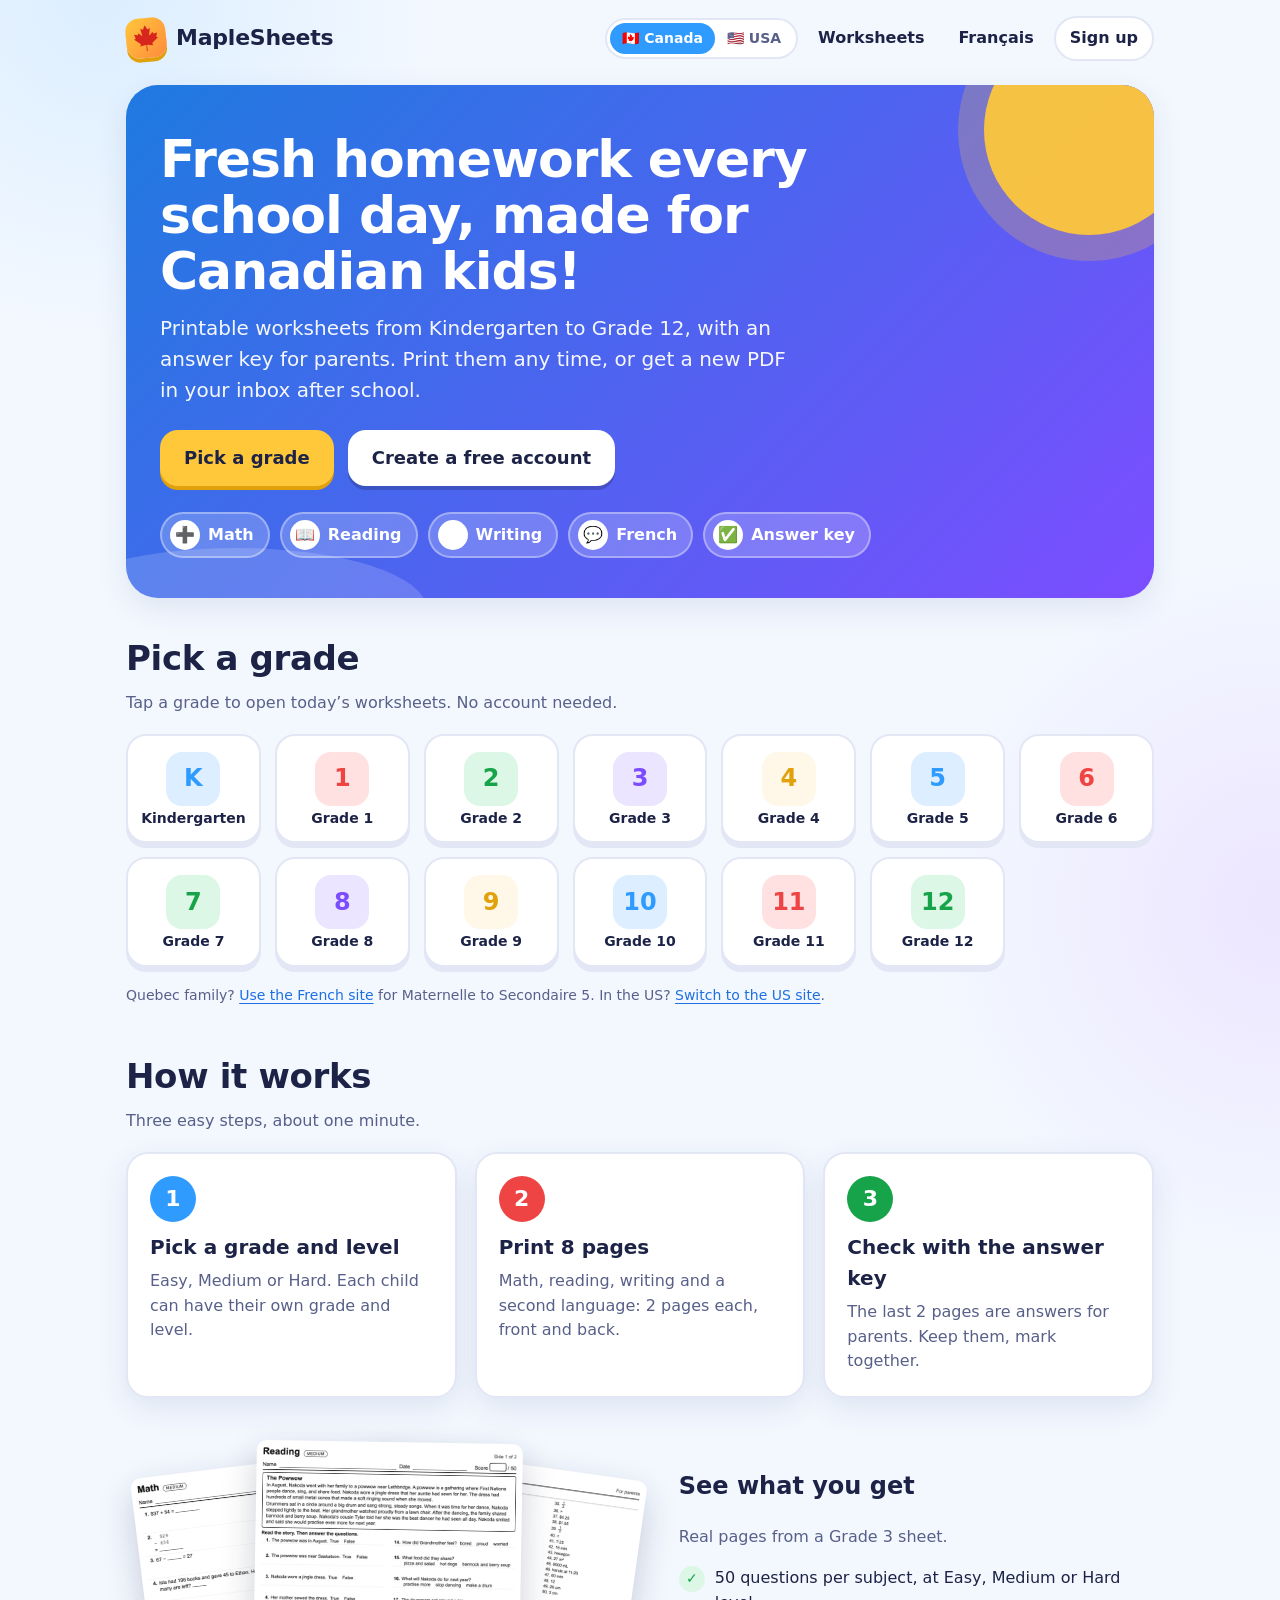
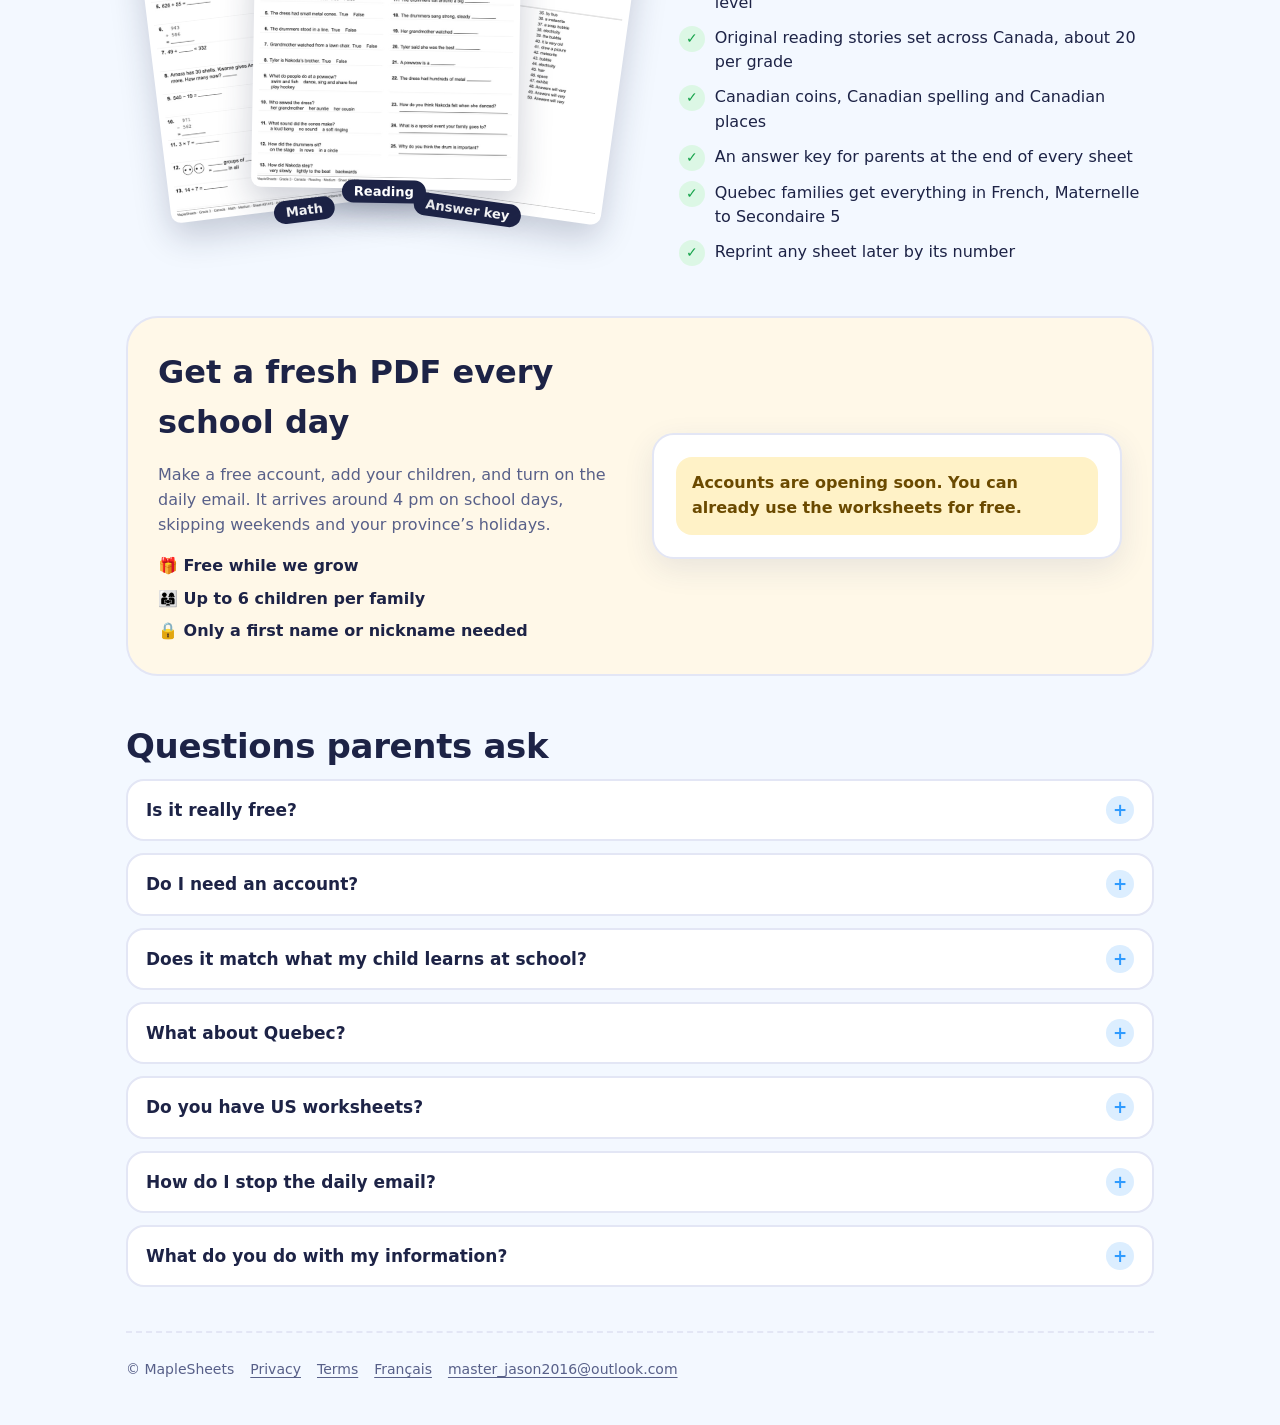
==== commit c8555e30: "Update website" ====
--- a/index.html
+++ b/index.html
@@ -6,7 +6,7 @@
 <meta http-equiv="Content-Security-Policy" content="default-src 'none'; script-src 'self'; style-src 'self'; img-src 'self' data:; connect-src https://*.supabase.co; base-uri 'none'; form-action 'none'">
 <meta name="referrer" content="no-referrer">
 <meta name="description" content="Free printable homework for Canadian kids: math, reading, writing and French, with an answer key, plus an optional daily PDF by email.">
-<meta name="theme-color" content="#5cc2ff">
+<meta name="theme-color" content="#1f7ae0">
 <title>MapleSheets · Free printable homework for Canadian kids</title>
 <link rel="stylesheet" href="assets/style.css">
 </head>
@@ -14,7 +14,7 @@
 <div class="wrap">
   <header class="top">
     <a class="brand" href="index.html"><span class="logo" aria-hidden="true"><svg viewBox="-2015 -2015 4030 4030"><path d="m-90 2030 45-863a95 95 0 0 0-111-98l-859 151 116-320a65 65 0 0 0-20-73l-941-762 212-99a65 65 0 0 0 34-79l-186-572 542 115a65 65 0 0 0 73-38l105-247 423 454a65 65 0 0 0 111-57l-204-1052 327 189a65 65 0 0 0 91-27l332-652 332 652a65 65 0 0 0 91 27l327-189-204 1052a65 65 0 0 0 111 57l423-454 105 247a65 65 0 0 0 73 38l542-115-186 572a65 65 0 0 0 34 79l212 99-941 762a65 65 0 0 0-20 73l116 320-859-151a95 95 0 0 0-111 98l45 863z"/></svg></span><span>MapleSheets</span></a>
-    <nav><a href="homework.html">Worksheets</a><a href="app.html" id="goApp" hidden>My account</a><a href="index-fr.html" lang="fr">Français</a><a class="pill" href="#join">Sign up</a></nav>
+    <nav><span class="country" role="group" aria-label="Country"><a href="index.html" class="on" aria-current="page">🇨🇦 Canada</a><a href="index-us.html">🇺🇸 USA</a></span><a href="homework.html">Worksheets</a><a href="app.html" id="goApp" hidden>My account</a><a href="index-fr.html" lang="fr">Français</a><a class="pill" href="#join">Sign up</a></nav>
   </header>
 
   <section class="hero">
@@ -41,7 +41,7 @@
       <a class="tile" href="homework.html?grade=11"><b>11</b><span>Grade 11</span></a>
       <a class="tile" href="homework.html?grade=12"><b>12</b><span>Grade 12</span></a>
     </div>
-    <p class="small muted mt">Quebec family? <a href="index-fr.html">Use the French site</a> for Maternelle to Secondaire 5.</p>
+    <p class="small muted mt">Quebec family? <a href="index-fr.html">Use the French site</a> for Maternelle to Secondaire 5. In the US? <a href="index-us.html">Switch to the US site</a>.</p>
   </section>
 
   <section class="section">
@@ -127,6 +127,7 @@
     <details><summary>Do I need an account?</summary><p>No. Anyone can print worksheets for any grade. An account is only for the daily email and to save each child’s grade and level.</p></details>
     <details><summary>Does it match what my child learns at school?</summary><p>The questions follow what Canadian children usually learn in each grade: numbers, operations, fractions, measurement, money, reading, grammar and spelling, and the second language.</p></details>
     <details><summary>What about Quebec?</summary><p>Quebec families get everything in French, from Maternelle to Secondaire 5, with English as the second language. Quebec holidays are skipped for the daily email.</p></details>
+    <details><summary>Do you have US worksheets?</summary><p>Yes. Use the Canada / USA switch at the top. US sheets use US spelling, US coins and US units, with Spanish as the second language.</p></details>
     <details><summary>How do I stop the daily email?</summary><p>Untick it in My account at any time. You can also delete your account, which removes everything.</p></details>
     <details><summary>What do you do with my information?</summary><p>We only keep your email, your province, and each child’s first name or nickname, grade and level. Nothing is sold or shared. <a href="privacy.html">Read the privacy policy</a>.</p></details>
     </div>
--- a/assets/style.css
+++ b/assets/style.css
@@ -54,6 +54,9 @@
 header.top nav a { text-decoration: none; color: var(--ink); font-weight: 650; padding: 8px 14px; border-radius: 999px; }
 header.top nav a:hover { background: var(--sky-soft); }
 header.top nav a.pill { background: var(--panel); border: 2px solid var(--line); }
+.country { display: inline-flex; padding: 3px; border-radius: 999px; background: var(--panel); border: 2px solid var(--line); }
+header.top nav .country a { padding: 5px 12px; font-size: 14px; color: var(--soft); }
+header.top nav .country a.on { background: var(--sky); color: #fff; }
 
 /* ---------- buttons ---------- */
 button, .btn {
